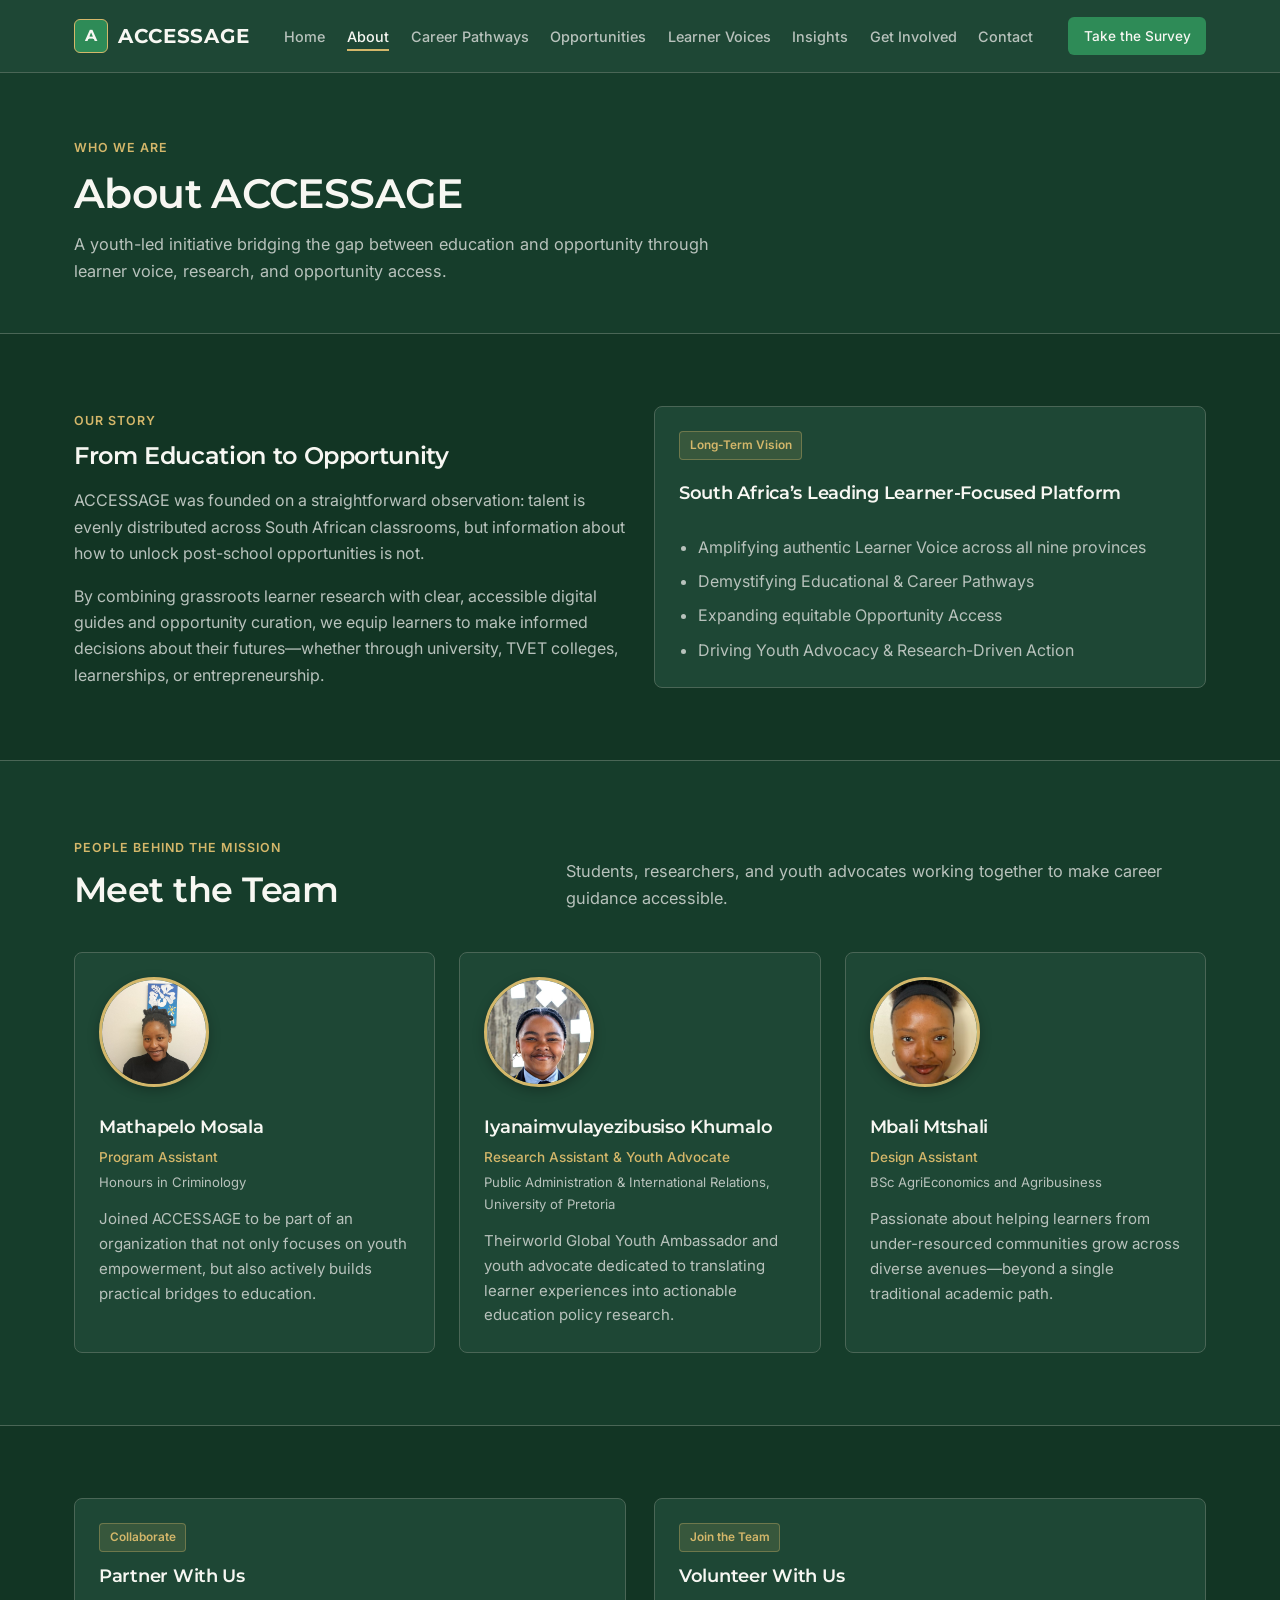
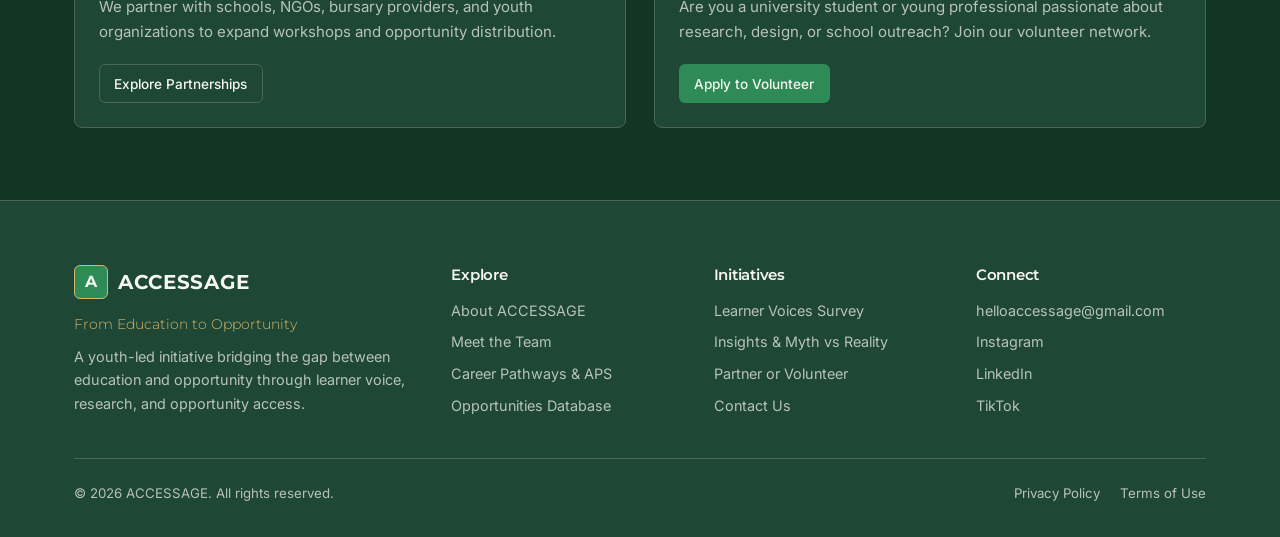
==== about.html @ 80142e4b "Add ACCESSAGE website, team photos, and downloadable guides" ====
<!DOCTYPE html>
<html lang="en">
<head>
  <meta charset="UTF-8" />
  <meta name="viewport" content="width=device-width, initial-scale=1.0" />
  <title>About & Team | ACCESSAGE — From Education to Opportunity</title>
  <link rel="stylesheet" href="css/style.css" />
</head>
<body>
  <header class="navbar">
    <div class="container nav-inner">
      <a href="index.html" class="logo-wrap">
        <span class="logo-mark">A</span>
        <span>ACCESSAGE</span>
      </a>
      <nav>
        <ul class="nav-links" id="navLinks">
          <li><a href="index.html" class="">Home</a></li>
<li><a href="about.html" class="active">About</a></li>
<li><a href="career-pathways.html" class="">Career Pathways</a></li>
<li><a href="opportunities.html" class="">Opportunities</a></li>
<li><a href="learner-voices.html" class="">Learner Voices</a></li>
<li><a href="insights.html" class="">Insights</a></li>
<li><a href="get-involved.html" class="">Get Involved</a></li>
<li><a href="contact.html" class="">Contact</a></li>
        </ul>
      </nav>
      <div class="nav-actions">
        <a href="learner-voices.html#survey" class="btn btn-primary btn-sm">Take the Survey</a>
        <button class="mobile-toggle" id="mobileToggle" aria-label="Toggle Menu">&#9776;</button>
      </div>
    </div>
  </header>

  <main>
    
<section class="page-header">
  <div class="container">
    <span class="eyebrow">Who We Are</span>
    <h1>About ACCESSAGE</h1>
    <p class="section-lead">A youth-led initiative bridging the gap between education and opportunity through learner voice, research, and opportunity access.</p>
  </div>
</section>

<section class="section">
  <div class="container grid-2">
    <div>
      <span class="eyebrow">Our Story</span>
      <h2 style="margin-bottom:1rem;">From Education to Opportunity</h2>
      <p style="color:var(--text-secondary); margin-bottom:1rem;">
        ACCESSAGE was founded on a straightforward observation: talent is evenly distributed across South African classrooms, but information about how to unlock post-school opportunities is not.
      </p>
      <p style="color:var(--text-secondary);">
        By combining grassroots learner research with clear, accessible digital guides and opportunity curation, we equip learners to make informed decisions about their futures—whether through university, TVET colleges, learnerships, or entrepreneurship.
      </p>
    </div>
    <div class="card">
      <span class="badge">Long-Term Vision</span>
      <h3>South Africa’s Leading Learner-Focused Platform</h3>
      <ul style="margin-top:0.75rem; padding-left:1.2rem; color:var(--text-secondary); display:grid; gap:0.5rem;">
        <li>Amplifying authentic Learner Voice across all nine provinces</li>
        <li>Demystifying Educational &amp; Career Pathways</li>
        <li>Expanding equitable Opportunity Access</li>
        <li>Driving Youth Advocacy &amp; Research-Driven Action</li>
      </ul>
    </div>
  </div>
</section>

<section class="section" id="team" style="background-color:#163D2B;">
  <div class="container">
    <div class="section-header">
      <div>
        <span class="eyebrow">People Behind the Mission</span>
        <h2>Meet the Team</h2>
      </div>
      <p class="section-lead">Students, researchers, and youth advocates working together to make career guidance accessible.</p>
    </div>
    <div class="grid-3" id="teamGrid"></div>
  </div>
</section>

<section class="section">
  <div class="container grid-2">
    <div class="card">
      <span class="badge">Collaborate</span>
      <h3>Partner With Us</h3>
      <p style="margin-bottom:1.25rem;">We partner with schools, NGOs, bursary providers, and youth organizations to expand workshops and opportunity distribution.</p>
      <a href="get-involved.html#partners" class="btn btn-outline btn-sm" style="width:fit-content;">Explore Partnerships</a>
    </div>
    <div class="card">
      <span class="badge">Join the Team</span>
      <h3>Volunteer With Us</h3>
      <p style="margin-bottom:1.25rem;">Are you a university student or young professional passionate about research, design, or school outreach? Join our volunteer network.</p>
      <a href="get-involved.html#volunteers" class="btn btn-primary btn-sm" style="width:fit-content;">Apply to Volunteer</a>
    </div>
  </div>
</section>

  </main>

  <footer class="footer">
    <div class="container">
      <div class="footer-grid">
        <div>
          <a href="index.html" class="logo-wrap" style="margin-bottom:0.85rem;">
            <span class="logo-mark">A</span>
            <span>ACCESSAGE</span>
          </a>
          <p class="tagline-light" style="color:var(--accent-gold); margin-bottom:0.5rem;">From Education to Opportunity</p>
          <p>A youth-led initiative bridging the gap between education and opportunity through learner voice, research, and opportunity access.</p>
        </div>
        <div>
          <h4>Explore</h4>
          <ul>
            <li><a href="about.html">About ACCESSAGE</a></li>
            <li><a href="about.html#team">Meet the Team</a></li>
            <li><a href="career-pathways.html">Career Pathways &amp; APS</a></li>
            <li><a href="opportunities.html">Opportunities Database</a></li>
          </ul>
        </div>
        <div>
          <h4>Initiatives</h4>
          <ul>
            <li><a href="learner-voices.html">Learner Voices Survey</a></li>
            <li><a href="insights.html">Insights &amp; Myth vs Reality</a></li>
            <li><a href="get-involved.html">Partner or Volunteer</a></li>
            <li><a href="contact.html">Contact Us</a></li>
          </ul>
        </div>
        <div>
          <h4>Connect</h4>
          <ul>
            <li><a href="mailto:helloaccessage@gmail.com">helloaccessage@gmail.com</a></li>
            <li><a href="#" aria-label="Instagram">Instagram</a></li>
            <li><a href="#" aria-label="LinkedIn">LinkedIn</a></li>
            <li><a href="#" aria-label="TikTok">TikTok</a></li>
          </ul>
        </div>
      </div>
      <div class="footer-bottom">
        <span>&copy; 2026 ACCESSAGE. All rights reserved.</span>
        <div style="display:flex; gap:1.25rem;">
          <a href="about.html#privacy">Privacy Policy</a>
          <a href="about.html#terms">Terms of Use</a>
        </div>
      </div>
    </div>
  </footer>

  <script src="js/main.js"></script>
</body>
</html>
---- css/style.css ----
@import url('https://fonts.googleapis.com/css2?family=Inter:wght@400;500;600&family=Montserrat:wght@300;500;600;700&display=swap');


.btn-sm {
  padding: 0.5rem 1rem;
  font-size: 0.86rem;
}
:root {
  --bg-primary: #123524;
  --bg-surface: #1E4735;
  --bg-surface-elevated: #24523E;
  --text-primary: #F7F7F2;
  --text-secondary: #B8C2BC;
  --accent-primary: #2E8B57;
  --accent-hover: #48A868;
  --accent-gold: #D4B76A;
  --border-muted: #4A6656;
}

* {
  box-sizing: border-box;
  margin: 0;
  padding: 0;
}

html {
  scroll-behavior: smooth;
}

body {
  background-color: var(--bg-primary);
  color: var(--text-primary);
  font-family: 'Inter', -apple-system, BlinkMacSystemFont, sans-serif;
  line-height: 1.65;
  -webkit-font-smoothing: antialiased;
}

h1, h2, h3, h4, .brand-font {
  font-family: 'Montserrat', sans-serif;
  font-weight: 600;
  line-height: 1.25;
  letter-spacing: -0.015em;
}

.tagline-light {
  font-family: 'Montserrat', sans-serif;
  font-weight: 300;
}

a {
  color: inherit;
  text-decoration: none;
}

.container {
  max-width: 1180px;
  margin: 0 auto;
  padding: 0 1.5rem;
}

/* Navbar */
.navbar {
  background-color: var(--bg-surface);
  border-bottom: 1px solid var(--border-muted);
  position: sticky;
  top: 0;
  z-index: 100;
}

.nav-inner {
  display: flex;
  align-items: center;
  justify-content: space-between;
  min-height: 72px;
  gap: 1rem;
}

.logo-wrap {
  display: flex;
  align-items: center;
  gap: 0.65rem;
  font-family: 'Montserrat', sans-serif;
  font-weight: 700;
  font-size: 1.25rem;
  letter-spacing: 0.04em;
  color: var(--text-primary);
}

.logo-mark {
  width: 34px;
  height: 34px;
  border-radius: 6px;
  background-color: var(--accent-primary);
  border: 1px solid var(--accent-gold);
  display: grid;
  place-items: center;
  color: var(--text-primary);
  font-weight: 700;
  font-size: 1rem;
}

.nav-links {
  display: flex;
  align-items: center;
  gap: 1.35rem;
  list-style: none;
}

.nav-links a {
  font-size: 0.9rem;
  font-weight: 500;
  color: var(--text-secondary);
  transition: color 0.15s ease;
  padding: 0.25rem 0;
}

.nav-links a:hover,
.nav-links a.active {
  color: var(--text-primary);
}

.nav-links a.active {
  border-bottom: 2px solid var(--accent-gold);
}

.nav-actions {
  display: flex;
  align-items: center;
  gap: 0.75rem;
}

.mobile-toggle {
  display: none;
  background: transparent;
  border: 1px solid var(--border-muted);
  color: var(--text-primary);
  padding: 0.45rem 0.65rem;
  border-radius: 6px;
  cursor: pointer;
  font-size: 1rem;
}

/* Buttons */
.btn {
  display: inline-flex;
  align-items: center;
  justify-content: center;
  gap: 0.45rem;
  padding: 0.65rem 1.25rem;
  border-radius: 6px;
  font-family: 'Inter', sans-serif;
  font-weight: 500;
  font-size: 0.92rem;
  cursor: pointer;
  transition: background-color 0.15s ease, border-color 0.15s ease, color 0.15s ease;
  border: 1px solid transparent;
}

.btn-primary {
  background-color: var(--accent-primary);
  color: var(--text-primary);
}

.btn-primary:hover {
  background-color: var(--accent-hover);
}

.btn-outline {
  background-color: transparent;
  border-color: var(--border-muted);
  color: var(--text-primary);
}

.btn-outline:hover {
  border-color: var(--accent-gold);
  color: var(--accent-gold);
}

.btn-sm {
  padding: 0.45rem 0.9rem;
  font-size: 0.85rem;
}

/* Typography Helpers */
.eyebrow {
  display: inline-block;
  font-size: 0.78rem;
  font-weight: 600;
  text-transform: uppercase;
  letter-spacing: 0.08em;
  color: var(--accent-gold);
  margin-bottom: 0.6rem;
}

.section {
  padding: 4.5rem 0;
  border-bottom: 1px solid var(--border-muted);
}

.section-header {
  display: flex;
  flex-wrap: wrap;
  justify-content: space-between;
  align-items: flex-end;
  gap: 1rem;
  margin-bottom: 2.5rem;
}

.section-header h2 {
  font-size: clamp(1.65rem, 2.8vw, 2.2rem);
}

.section-lead {
  color: var(--text-secondary);
  max-width: 64ch;
  font-size: 1.02rem;
}

/* Hero & Page Headers */
.hero {
  padding: 5.5rem 0 4.5rem;
  border-bottom: 1px solid var(--border-muted);
  background: radial-gradient(circle at 85% 20%, rgba(46, 139, 87, 0.18), transparent 55%),
              linear-gradient(180deg, #123524 0%, #163D2B 100%);
}

.hero-grid {
  display: grid;
  grid-template-columns: 1.35fr 0.85fr;
  gap: 3rem;
  align-items: center;
}

.hero h1 {
  font-size: clamp(2.1rem, 4vw, 3.1rem);
  margin-bottom: 1.15rem;
}

.hero p {
  color: var(--text-secondary);
  font-size: 1.1rem;
  margin-bottom: 1.85rem;
  max-width: 58ch;
}

.hero-cta-group {
  display: flex;
  flex-wrap: wrap;
  gap: 0.9rem;
}

.hero-panel {
  background-color: var(--bg-surface);
  border: 1px solid var(--border-muted);
  border-radius: 8px;
  padding: 1.75rem;
}

.page-header {
  padding: 3.75rem 0 3rem;
  background-color: #163D2B;
  border-bottom: 1px solid var(--border-muted);
}

.page-header h1 {
  font-size: clamp(1.9rem, 3.2vw, 2.6rem);
  margin-bottom: 0.75rem;
}

/* Grids & Cards */
.grid-4 {
  display: grid;
  grid-template-columns: repeat(4, 1fr);
  gap: 1.25rem;
}

.grid-3 {
  display: grid;
  grid-template-columns: repeat(3, 1fr);
  gap: 1.5rem;
}

.grid-2 {
  display: grid;
  grid-template-columns: repeat(2, 1fr);
  gap: 1.75rem;
}

.card {
  background-color: var(--bg-surface);
  border: 1px solid var(--border-muted);
  border-radius: 8px;
  padding: 1.5rem;
  display: flex;
  flex-direction: column;
  justify-content: space-between;
  transition: border-color 0.15s ease;
}

.card:hover {
  border-color: var(--accent-hover);
}

.card h3 {
  font-size: 1.15rem;
  margin-bottom: 0.5rem;
}

.card p {
  color: var(--text-secondary);
  font-size: 0.94rem;
}

.badge {
  display: inline-block;
  font-size: 0.74rem;
  font-weight: 600;
  padding: 0.22rem 0.6rem;
  border-radius: 4px;
  background-color: rgba(212, 183, 106, 0.14);
  color: var(--accent-gold);
  border: 1px solid rgba(212, 183, 106, 0.35);
  margin-bottom: 0.75rem;
  width: fit-content;
}

.meta-row {
  display: flex;
  flex-wrap: wrap;
  gap: 0.75rem;
  font-size: 0.82rem;
  color: var(--text-secondary);
  margin: 0.9rem 0 1.1rem;
  padding-top: 0.75rem;
  border-top: 1px solid var(--border-muted);
}

/* Team Cards */

.team-photo-lg {
  width: 110px;
  height: 110px;
  border-radius: 50%;
  object-fit: cover;
  border: 3px solid var(--accent-gold);
  margin-bottom: 1.25rem;
  box-shadow: 0 4px 12px rgba(0, 0, 0, 0.25);
}

/* Individual photo alignment adjustments */
.team-photo-mathapelo {
  object-position: center 20%;
}

.team-photo-iyana {
  object-position: center 15%;
}

.team-photo-mbali {
  object-position: center 45%; /* Pushes Mbali's photo down so her face appears fully in the center */
}

.team-avatar {
  width: 100px;
  height: 100px;
  border-radius: 50%;
  background-color: var(--bg-primary);
  border: 1px solid var(--accent-gold);
  display: grid;
  place-items: center;
  font-family: 'Montserrat', sans-serif;
  font-weight: 600;
  color: var(--accent-gold);
  font-size: 1.2rem;
  margin-bottom: 1rem;
}

.team-role {
  color: var(--accent-gold);
  font-size: 0.85rem;
  font-weight: 500;
  margin-bottom: 0.25rem;
}

.team-study {
  color: var(--text-secondary);
  font-size: 0.82rem;
  margin-bottom: 0.85rem;
}

.team-photo {
  width: 100px;
  height: 100px;
  border-radius: 90%;
  object-fit: cover;
  object-position: center top;
  border: 2px solid var(--accent-gold);
  margin-bottom: 1rem;
  display: block;
}

/* Forms & Interactive Tools */
.form-group {
  margin-bottom: 1.1rem;
}

.form-group label {
  display: block;
  font-size: 0.86rem;
  font-weight: 500;
  margin-bottom: 0.4rem;
  color: var(--text-primary);
}

.form-control {
  width: 100%;
  padding: 0.65rem 0.85rem;
  border-radius: 6px;
  background-color: var(--bg-primary);
  border: 1px solid var(--border-muted);
  color: var(--text-primary);
  font-family: 'Inter', sans-serif;
  font-size: 0.94rem;
}

.form-control:focus {
  outline: none;
  border-color: var(--accent-hover);
}

.filter-bar {
  display: flex;
  flex-wrap: wrap;
  gap: 0.65rem;
  margin-bottom: 1.75rem;
}

.filter-pill {
  background-color: var(--bg-surface);
  border: 1px solid var(--border-muted);
  color: var(--text-secondary);
  padding: 0.42rem 0.95rem;
  border-radius: 999px;
  font-size: 0.84rem;
  cursor: pointer;
}

.filter-pill.active,
.filter-pill:hover {
  background-color: var(--accent-primary);
  border-color: var(--accent-primary);
  color: var(--text-primary);
}

.aps-row {
  display: grid;
  grid-template-columns: 2fr 1fr;
  gap: 0.75rem;
  margin-bottom: 0.65rem;
}

.aps-result-box {
  background-color: var(--bg-primary);
  border: 1px solid var(--accent-gold);
  border-radius: 6px;
  padding: 1.25rem;
  margin-top: 1.25rem;
  display: flex;
  justify-content: space-between;
  align-items: center;
}

/* Subscribe Banner */
.subscribe-box {
  background-color: var(--bg-surface);
  border: 1px solid var(--border-muted);
  border-radius: 8px;
  padding: 2.5rem;
  display: grid;
  grid-template-columns: 1.2fr 1fr;
  gap: 2rem;
  align-items: center;
}

.inline-form {
  display: flex;
  gap: 0.65rem;
}

/* Footer */
.footer {
  background-color: var(--bg-surface);
  padding: 4rem 0 2rem;
  color: var(--text-secondary);
  font-size: 0.9rem;
}

.footer-grid {
  display: grid;
  grid-template-columns: 1.5fr 1fr 1fr 1fr;
  gap: 2rem;
  padding-bottom: 2.5rem;
  border-bottom: 1px solid var(--border-muted);
}

.footer h4 {
  color: var(--text-primary);
  font-size: 0.95rem;
  margin-bottom: 0.9rem;
}

.footer ul {
  list-style: none;
  display: flex;
  flex-direction: column;
  gap: 0.5rem;
}

.footer ul a:hover {
  color: var(--text-primary);
}

.footer-bottom {
  padding-top: 1.5rem;
  display: flex;
  flex-wrap: wrap;
  justify-content: space-between;
  gap: 1rem;
  font-size: 0.83rem;
}

.notice-toast {
  margin-top: 0.75rem;
  font-size: 0.86rem;
  color: var(--accent-gold);
}

@media (max-width: 960px) {
  .hero-grid, .grid-4, .grid-3, .grid-2, .subscribe-box, .footer-grid {
    grid-template-columns: 1fr;
  }
  .nav-links {
    display: none;
    flex-direction: column;
    align-items: flex-start;
    position: absolute;
    top: 72px;
    left: 0;
    right: 0;
    background-color: var(--bg-surface);
    padding: 1.25rem 1.5rem;
    border-bottom: 1px solid var(--border-muted);
  }
  .nav-links.open {
    display: flex;
  }
  .mobile-toggle {
    display: inline-block;
  }
}
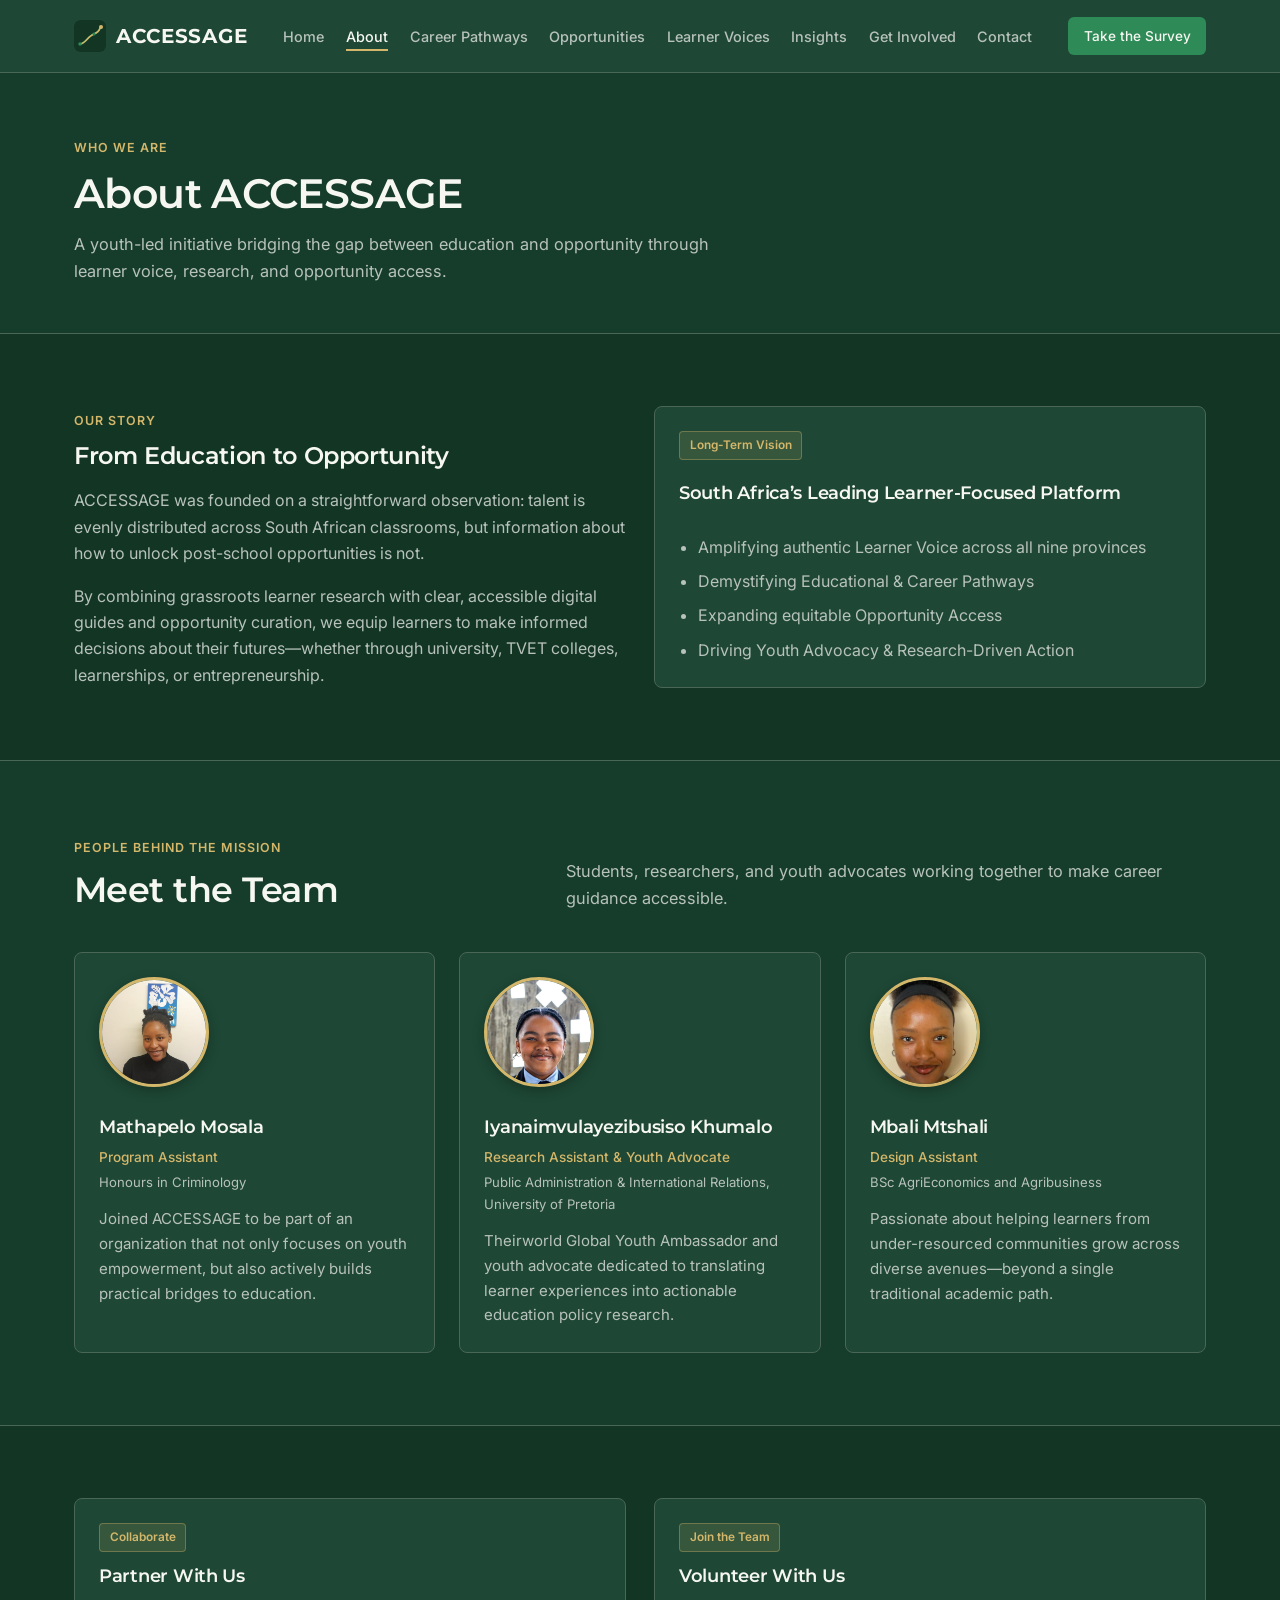
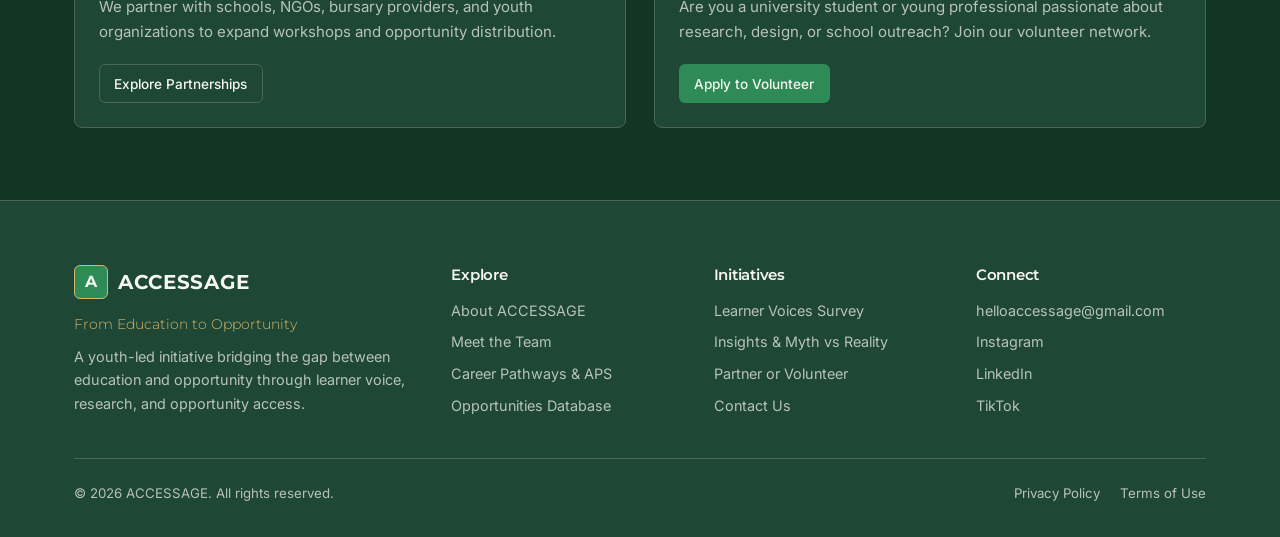
==== commit d1da69c1: "Terms & policies updated, added favicon and changed hero section" ====
--- a/about.html
+++ b/about.html
@@ -5,14 +5,15 @@
   <meta name="viewport" content="width=device-width, initial-scale=1.0" />
   <title>About & Team | ACCESSAGE — From Education to Opportunity</title>
   <link rel="stylesheet" href="css/style.css" />
+  <link rel="icon" type="image/svg+xml" href="assets/favicon.svg" />
 </head>
 <body>
   <header class="navbar">
     <div class="container nav-inner">
       <a href="index.html" class="logo-wrap">
-        <span class="logo-mark">A</span>
-        <span>ACCESSAGE</span>
-      </a>
+  <img src="assets/favicon.svg" alt="ACCESSAGE Logo" class="logo-icon" />
+  <span>ACCESSAGE</span>
+</a>
       <nav>
         <ul class="nav-links" id="navLinks">
           <li><a href="index.html" class="">Home</a></li>
@@ -141,8 +142,8 @@
       <div class="footer-bottom">
         <span>&copy; 2026 ACCESSAGE. All rights reserved.</span>
         <div style="display:flex; gap:1.25rem;">
-          <a href="about.html#privacy">Privacy Policy</a>
-          <a href="about.html#terms">Terms of Use</a>
+          <a href="privacy-policy.html">Privacy Policy</a>
+          <a href="terms-of-use.html">Terms of Use</a>
         </div>
       </div>
     </div>
--- a/css/style.css
+++ b/css/style.css
@@ -84,6 +84,13 @@
   font-size: 1.25rem;
   letter-spacing: 0.04em;
   color: var(--text-primary);
+}
+
+.logo-icon {
+  width: 32px;
+  height: 32px;
+  border-radius: 6px;
+  object-fit: contain;
 }
 
 .logo-mark {
